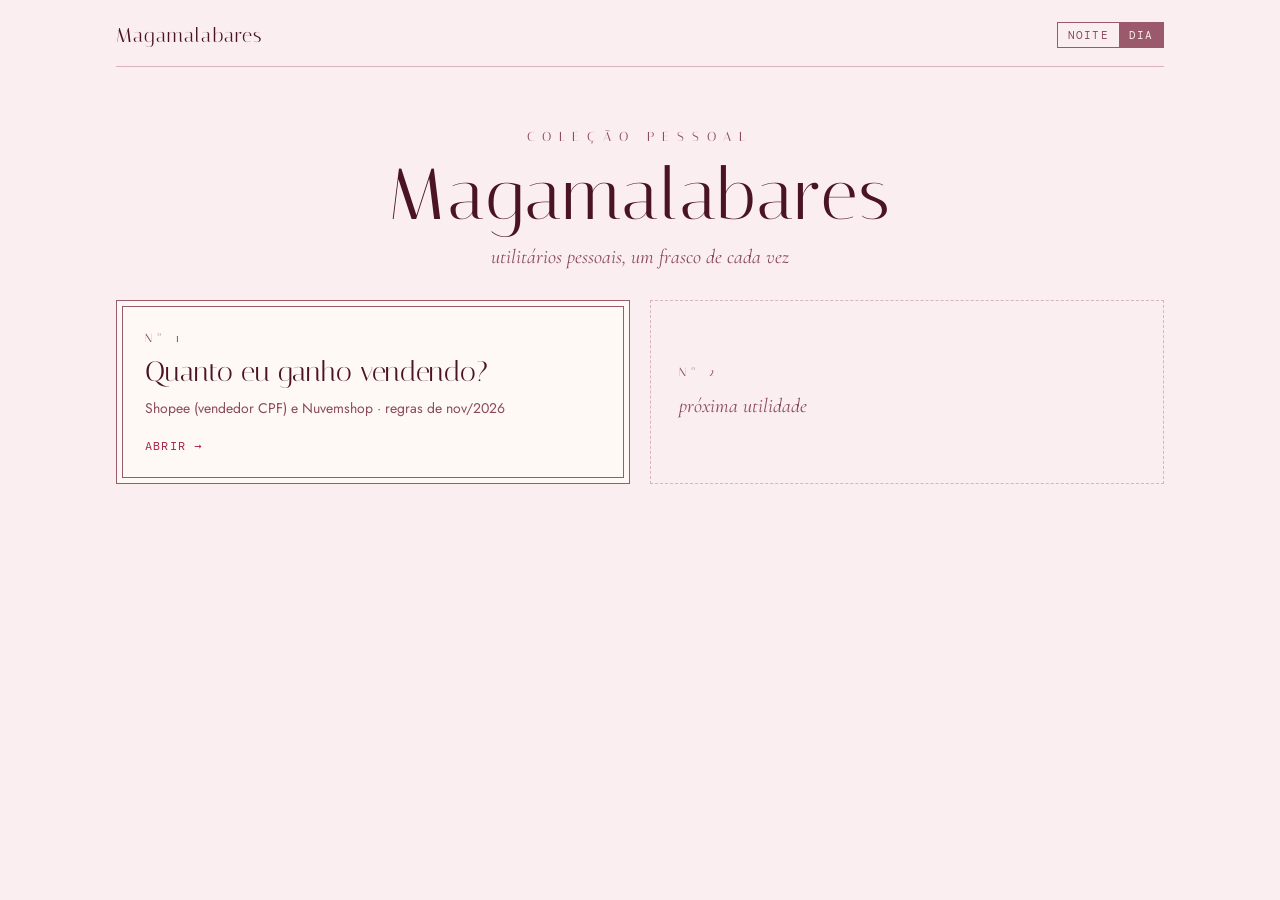
==== index.html @ e17c629d "adicionando utils em magamalabares" ====
<!doctype html>
<html lang="pt-BR">
<head>
<meta charset="utf-8">
<meta name="viewport" content="width=device-width, initial-scale=1">
<title>Magamalabares</title>
<meta name="description" content="Utilitários pessoais, um frasco de cada vez.">
<link rel="icon" href="data:image/svg+xml,%3Csvg xmlns='http://www.w3.org/2000/svg' viewBox='0 0 64 64'%3E%3Crect width='64' height='64' fill='%234a1426'/%3E%3Crect x='3.5' y='3.5' width='57' height='57' fill='none' stroke='%23e6b7a3'/%3E%3Crect x='8.5' y='8.5' width='47' height='47' fill='none' stroke='%23e6b7a3'/%3E%3Ctext x='32' y='45' text-anchor='middle' font-family='Didot,Georgia,serif' font-size='34' fill='%23fbe9e2'%3EM%3C/text%3E%3C/svg%3E">
<script>try { var t = localStorage.getItem("mg-tema"); if (t === "noite" || t === "dia") document.documentElement.setAttribute("data-tema", t); } catch (e) {}</script>
<link rel="stylesheet" href="assets/magamalabares.css">
</head>
<body>
<div class="mg-pagina">
  <header class="mg-topo">
    <a class="mg-marca" href="./">Magamalabares</a>
    <div class="mg-tema" role="group" aria-label="Tema">
      <button type="button" data-tema-opcao="noite" aria-pressed="false">NOITE</button>
      <button type="button" data-tema-opcao="dia" aria-pressed="false">DIA</button>
    </div>
  </header>

  <main>
    <div class="mg-vitrine-cabeca">
      <p class="mg-numero">Coleção pessoal</p>
      <h1 class="mg-titulo">Magamalabares</h1>
      <p class="mg-sub">utilitários pessoais, um frasco de cada vez</p>
    </div>

    <div class="mg-frascos">
      <a class="mg-frasco" href="vendas/">
        <span class="mg-frasco-num">Nº 1</span>
        <span class="mg-frasco-titulo">Quanto eu ganho vendendo?</span>
        <span class="mg-frasco-sub">Shopee (vendedor CPF) e Nuvemshop · regras de nov/2026</span>
        <span class="mg-abrir">ABRIR →</span>
      </a>
      <div class="mg-frasco-vazio">
        <span class="mg-frasco-num">Nº 2</span>
        <span>próxima utilidade</span>
      </div>
    </div>
  </main>
</div>
<script src="assets/magamalabares.js"></script>
</body>
</html>
---- assets/magamalabares.css ----
/* Magamalabares · cores, fontes e componentes
   Manual de marca: noite (bordô) é o padrão; dia (rosinha) segue o sistema
   ou o botão noite/dia (data-tema no <html>). */

/* Fontes: Google Fonts com fallback do sistema (funciona sem internet). */
@import url("https://fonts.googleapis.com/css2?family=Italiana&family=Cormorant+Garamond:ital,wght@0,500;1,500&family=Jost:wght@400;500;600&family=DM+Mono:wght@400;500&display=swap");

:root {
  --mg-fonte-marca: "Italiana", "Didot", "Bodoni 72", "Bodoni MT", Georgia, serif;
  --mg-fonte-serifa: "Cormorant Garamond", "EB Garamond", Garamond, Georgia, serif;
  --mg-fonte-texto: "Jost", "Futura", "Century Gothic", system-ui, -apple-system, "Segoe UI", Roboto, sans-serif;
  --mg-fonte-mono: "DM Mono", ui-monospace, "Cascadia Mono", Consolas, monospace;

  /* noite · bordô */
  --mg-fundo: #2e0c18;
  --mg-superficie: #4a1426;
  --mg-linha: #e6b7a3;
  --mg-texto: #fbe9e2;
  --mg-suave: #e0b3a6;
  --mg-destaque: #f2c4b4;
  --mg-borda: #8a4a52;
  --mg-campo: #2e0c18;
  --mg-nota: #3b1020;
  --mg-botao-texto: #2e0c18;
  --mg-positivo: #a6dcb0;
  --mg-negativo: #ff9e9e;
  color-scheme: dark;
}

@media (prefers-color-scheme: light) {
  :root:not([data-tema="noite"]) {
    --mg-fundo: #fbeef0;
    --mg-superficie: #fff9f6;
    --mg-linha: #9b5a6c;
    --mg-texto: #4a1426;
    --mg-suave: #8a4a5c;
    --mg-destaque: #a8274e;
    --mg-borda: #d9b3bd;
    --mg-campo: #fffdfb;
    --mg-nota: #f6dfe3;
    --mg-botao-texto: #fbeef0;
    --mg-positivo: #2b7448;
    --mg-negativo: #b3261e;
    color-scheme: light;
  }
}

:root[data-tema="dia"] {
  --mg-fundo: #fbeef0;
  --mg-superficie: #fff9f6;
  --mg-linha: #9b5a6c;
  --mg-texto: #4a1426;
  --mg-suave: #8a4a5c;
  --mg-destaque: #a8274e;
  --mg-borda: #d9b3bd;
  --mg-campo: #fffdfb;
  --mg-nota: #f6dfe3;
  --mg-botao-texto: #fbeef0;
  --mg-positivo: #2b7448;
  --mg-negativo: #b3261e;
  color-scheme: light;
}

*, *::before, *::after { box-sizing: border-box; }

body {
  margin: 0;
  background: var(--mg-fundo);
  color: var(--mg-texto);
  font-family: var(--mg-fonte-texto);
  font-size: 16px;
  line-height: 1.5;
  -webkit-text-size-adjust: 100%;
}

a { color: var(--mg-destaque); }
a:hover { color: var(--mg-texto); }

.mg-pagina { max-width: 1080px; margin: 0 auto; padding: 20px 16px 64px; }

/* Topo: logotipo + botão noite/dia */
.mg-topo {
  display: flex; justify-content: space-between; align-items: center; gap: 12px;
  padding-bottom: 16px; margin-bottom: 28px; border-bottom: 1px solid var(--mg-borda);
}
.mg-marca {
  font-family: var(--mg-fonte-marca); font-size: 20px; letter-spacing: .06em;
  color: var(--mg-texto); text-decoration: none;
}
.mg-tema { display: flex; border: 1px solid var(--mg-linha); }
.mg-tema button {
  font-family: var(--mg-fonte-mono); font-size: 11px; letter-spacing: .1em;
  padding: 5px 10px; border: 0; border-radius: 0; background: transparent;
  color: var(--mg-suave); cursor: pointer;
}
.mg-tema button[aria-pressed="true"] { background: var(--mg-linha); color: var(--mg-botao-texto); }

/* Rótulo com moldura dupla */
.mg-rotulo {
  background: var(--mg-superficie);
  border: 1px solid var(--mg-linha);
  outline: 1px solid var(--mg-linha);
  outline-offset: -8px;
  padding: 28px 22px;
  display: flex; flex-direction: column; gap: 22px;
}
@media (min-width: 640px) { .mg-rotulo { padding: 40px; outline-offset: -10px; } }

.mg-numero {
  margin: 0; font-family: var(--mg-fonte-marca); font-size: 12px;
  letter-spacing: .5em; color: var(--mg-suave); text-transform: uppercase;
}
.mg-rotulo h1, .mg-titulo {
  margin: 0; font-family: var(--mg-fonte-marca); font-weight: 400;
  font-size: clamp(30px, 7vw, 44px); line-height: 1.05; color: var(--mg-texto);
}
.mg-sub {
  margin: 0; font-family: var(--mg-fonte-serifa); font-style: italic;
  font-size: 18px; color: var(--mg-suave);
}

/* Campos */
.mg-campo { display: flex; flex-direction: column; gap: 8px; font-size: 15px; font-weight: 500; }
.mg-campo small { font-weight: 400; font-size: 13px; color: var(--mg-suave); }
.mg-campo input, .mg-campo select {
  height: 50px; width: 100%; padding: 0 16px;
  border: 1px solid var(--mg-borda); border-radius: 2px;
  background: var(--mg-campo); color: var(--mg-texto);
  font-family: var(--mg-fonte-texto); font-size: 18px;
}
.mg-campo input::placeholder { color: var(--mg-suave); opacity: .8; }
.mg-campo input:focus, .mg-campo select:focus { outline: 1px solid var(--mg-linha); outline-offset: 1px; }

/* Botões */
.mg-botao {
  background: var(--mg-linha); color: var(--mg-botao-texto); border: 1px solid var(--mg-linha);
  font-family: var(--mg-fonte-texto); font-size: 15px; font-weight: 500;
  padding: 12px 22px; border-radius: 2px; cursor: pointer;
}
.mg-botao-sec {
  background: transparent; color: var(--mg-texto); border: 1px solid var(--mg-linha);
  font-family: var(--mg-fonte-texto); font-size: 15px;
  padding: 12px 22px; border-radius: 2px; cursor: pointer;
}
.mg-abrir {
  font-family: var(--mg-fonte-mono); font-size: 12px; letter-spacing: .1em;
  color: var(--mg-destaque); text-decoration: none;
}

/* Resultado */
.mg-resultado { border-top: 1px solid var(--mg-borda); padding-top: 8px; display: flex; flex-direction: column; }
.mg-linha {
  display: flex; justify-content: space-between; gap: 16px; padding: 8px 0; font-size: 15px;
}
.mg-linha > :last-child { font-variant-numeric: tabular-nums; white-space: nowrap; }
.mg-linha-total { font-weight: 600; border-top: 1px solid var(--mg-borda); }
.mg-valor {
  font-family: var(--mg-fonte-serifa); font-weight: 500; font-size: 46px; line-height: 1;
  color: var(--mg-destaque);
}

/* Nota */
.mg-nota {
  border: 1px solid var(--mg-linha); outline: 1px solid var(--mg-linha); outline-offset: -5px;
  background: var(--mg-nota); padding: 16px 20px; font-size: 14px; line-height: 1.5;
}
.mg-nota::before {
  content: "NOTA"; display: block; margin-bottom: 6px;
  font-family: var(--mg-fonte-marca); font-size: 12px; letter-spacing: .4em; color: var(--mg-suave);
}

.mg-letra-miuda { font-size: 12px; line-height: 1.55; color: var(--mg-suave); }

/* Etiquetas */
.mg-etiquetas { display: flex; gap: 8px; flex-wrap: wrap; }
.mg-etiqueta {
  border: 1px solid var(--mg-borda); color: var(--mg-suave);
  font-family: var(--mg-fonte-mono); font-size: 11px; letter-spacing: .1em; padding: 4px 10px;
}

/* Vitrine */
.mg-vitrine-cabeca { display: flex; flex-direction: column; align-items: center; gap: 10px; padding: 32px 0 28px; text-align: center; }
.mg-vitrine-cabeca .mg-numero { letter-spacing: .6em; font-size: 13px; }
.mg-vitrine-cabeca .mg-titulo { font-size: clamp(44px, 12vw, 72px); letter-spacing: .03em; }
.mg-vitrine-cabeca .mg-sub { font-size: 20px; }
.mg-frascos { display: grid; grid-template-columns: 1fr; gap: 20px; }
@media (min-width: 720px) { .mg-frascos { grid-template-columns: repeat(2, minmax(0, 1fr)); } }
.mg-frasco {
  background: var(--mg-superficie); border: 1px solid var(--mg-linha);
  outline: 1px solid var(--mg-linha); outline-offset: -7px;
  padding: 28px; display: flex; flex-direction: column; gap: 10px;
  color: var(--mg-texto); text-decoration: none;
}
.mg-frasco:hover .mg-abrir { text-decoration: underline; }
.mg-frasco-num { font-family: var(--mg-fonte-marca); font-size: 12px; letter-spacing: .4em; color: var(--mg-suave); }
.mg-frasco-titulo { font-family: var(--mg-fonte-marca); font-size: 28px; line-height: 1.1; }
.mg-frasco-sub { font-size: 14px; color: var(--mg-suave); }
.mg-frasco .mg-abrir { margin-top: 8px; }
.mg-frasco-vazio {
  border: 1px dashed var(--mg-borda); padding: 28px;
  display: flex; flex-direction: column; gap: 10px; justify-content: center;
}
.mg-frasco-vazio span:last-child { font-family: var(--mg-fonte-serifa); font-style: italic; font-size: 20px; color: var(--mg-suave); }
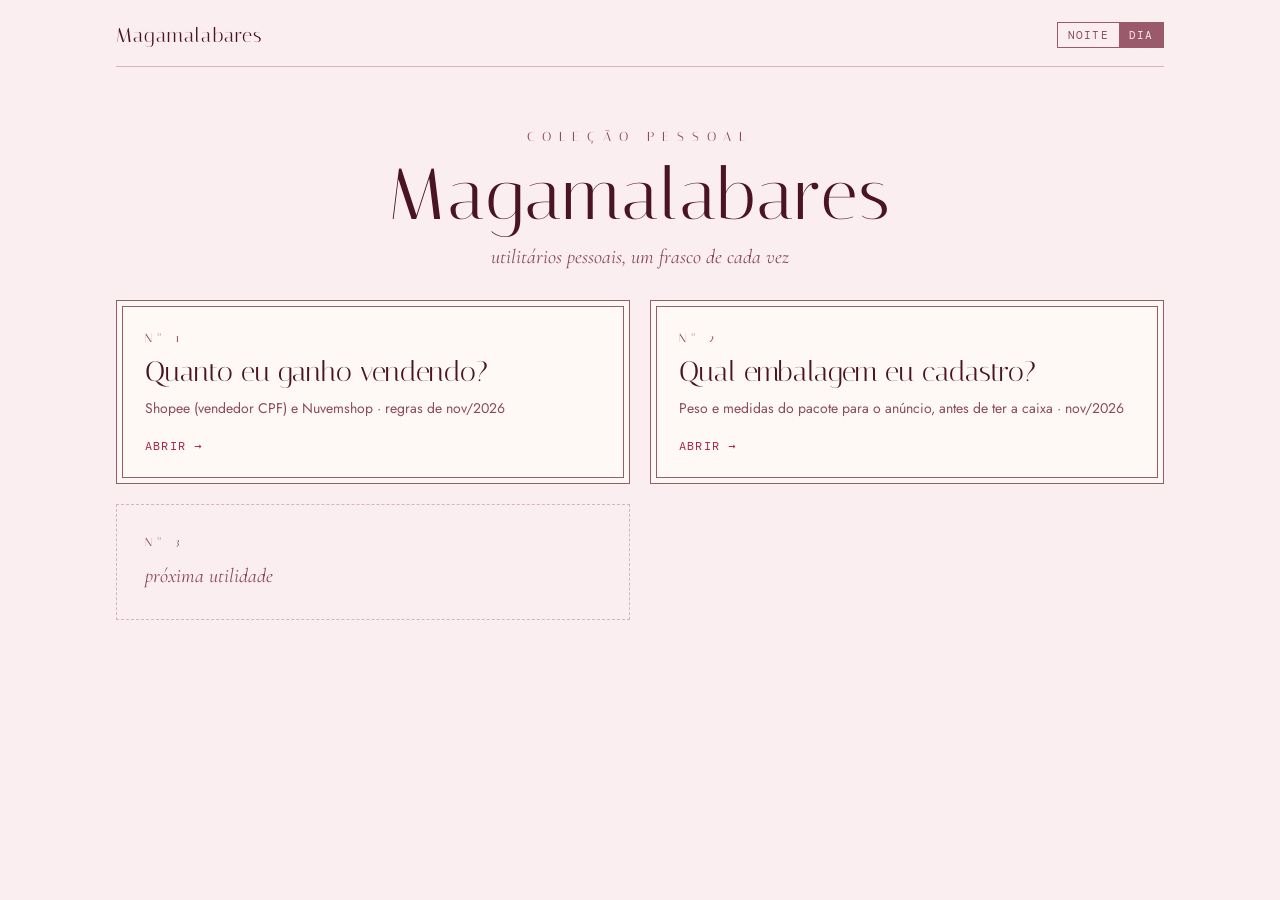
==== commit 34cf4b3f: "adiciona estimativa de embalagens" ====
--- a/index.html
+++ b/index.html
@@ -33,8 +33,14 @@
         <span class="mg-frasco-sub">Shopee (vendedor CPF) e Nuvemshop · regras de nov/2026</span>
         <span class="mg-abrir">ABRIR →</span>
       </a>
+      <a class="mg-frasco" href="vendas/embalagem.html">
+        <span class="mg-frasco-num">Nº 2</span>
+        <span class="mg-frasco-titulo">Qual embalagem eu cadastro?</span>
+        <span class="mg-frasco-sub">Peso e medidas do pacote para o anúncio, antes de ter a caixa · nov/2026</span>
+        <span class="mg-abrir">ABRIR →</span>
+      </a>
       <div class="mg-frasco-vazio">
-        <span class="mg-frasco-num">Nº 2</span>
+        <span class="mg-frasco-num">Nº 3</span>
         <span>próxima utilidade</span>
       </div>
     </div>
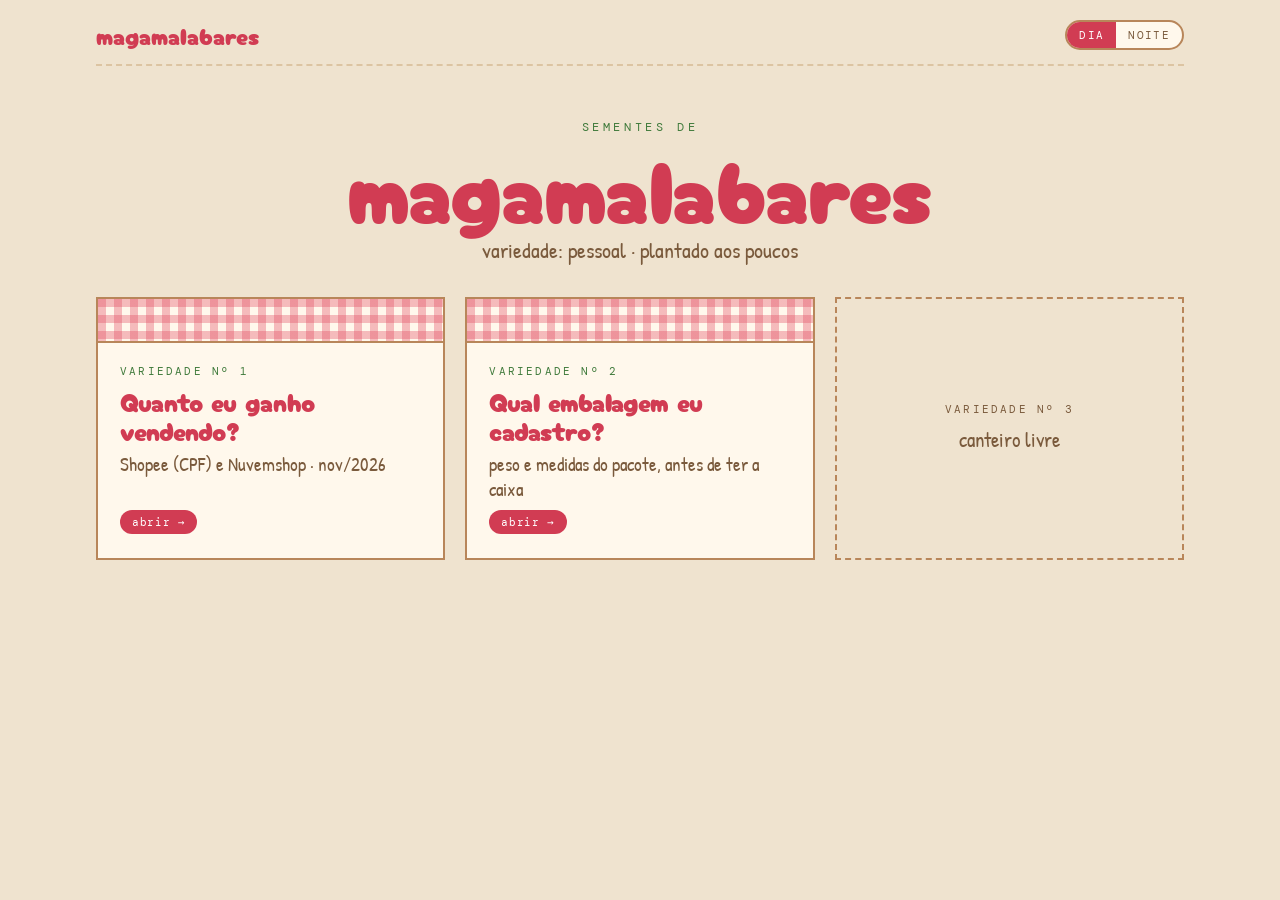
==== commit cd830268: "muda a id visual" ====
--- a/index.html
+++ b/index.html
@@ -3,45 +3,53 @@
 <head>
 <meta charset="utf-8">
 <meta name="viewport" content="width=device-width, initial-scale=1">
-<title>Magamalabares</title>
-<meta name="description" content="Utilitários pessoais, um frasco de cada vez.">
-<link rel="icon" href="data:image/svg+xml,%3Csvg xmlns='http://www.w3.org/2000/svg' viewBox='0 0 64 64'%3E%3Crect width='64' height='64' fill='%234a1426'/%3E%3Crect x='3.5' y='3.5' width='57' height='57' fill='none' stroke='%23e6b7a3'/%3E%3Crect x='8.5' y='8.5' width='47' height='47' fill='none' stroke='%23e6b7a3'/%3E%3Ctext x='32' y='45' text-anchor='middle' font-family='Didot,Georgia,serif' font-size='34' fill='%23fbe9e2'%3EM%3C/text%3E%3C/svg%3E">
+<title>magamalabares</title>
+<meta name="description" content="Sementes de magamalabares: utilitários pessoais, calculadoras e pequenas ferramentas do dia a dia.">
+<link rel="icon" href="data:image/svg+xml,%3Csvg xmlns='http://www.w3.org/2000/svg' viewBox='0 0 64 64'%3E%3Cdefs%3E%3Cpattern id='x' width='10' height='10' patternUnits='userSpaceOnUse'%3E%3Crect width='10' height='10' fill='%2333251a'/%3E%3Crect width='5' height='10' fill='%23ff7a8a' fill-opacity='.28'/%3E%3Crect width='10' height='5' fill='%23ff7a8a' fill-opacity='.28'/%3E%3C/pattern%3E%3C/defs%3E%3Crect width='64' height='64' rx='14' fill='url(%23x)'/%3E%3Ccircle cx='32' cy='32' r='20' fill='%2333251a'/%3E%3Ctext x='32' y='42' text-anchor='middle' font-family='Arial Rounded MT Bold,Arial Black,sans-serif' font-size='28' fill='%23ff7a8a'%3Em%3C/text%3E%3C/svg%3E">
 <script>try { var t = localStorage.getItem("mg-tema"); if (t === "noite" || t === "dia") document.documentElement.setAttribute("data-tema", t); } catch (e) {}</script>
+<link rel="preconnect" href="https://fonts.googleapis.com">
+<link href="https://fonts.googleapis.com/css2?family=Cherry+Bomb+One&family=Patrick+Hand&family=Nunito:wght@400;600;700;800&family=DM+Mono:wght@400;500&display=swap" rel="stylesheet">
 <link rel="stylesheet" href="assets/magamalabares.css">
 </head>
 <body>
 <div class="mg-pagina">
   <header class="mg-topo">
-    <a class="mg-marca" href="./">Magamalabares</a>
+    <a class="mg-marca" href="./">magamalabares</a>
     <div class="mg-tema" role="group" aria-label="Tema">
+      <button type="button" data-tema-opcao="dia" aria-pressed="false">DIA</button>
       <button type="button" data-tema-opcao="noite" aria-pressed="false">NOITE</button>
-      <button type="button" data-tema-opcao="dia" aria-pressed="false">DIA</button>
     </div>
   </header>
 
   <main>
     <div class="mg-vitrine-cabeca">
-      <p class="mg-numero">Coleção pessoal</p>
-      <h1 class="mg-titulo">Magamalabares</h1>
-      <p class="mg-sub">utilitários pessoais, um frasco de cada vez</p>
+      <p class="mg-numero">Sementes de</p>
+      <h1 class="mg-titulo">magamalabares</h1>
+      <p class="mg-sub">variedade: pessoal · plantado aos poucos</p>
     </div>
 
-    <div class="mg-frascos">
-      <a class="mg-frasco" href="vendas/">
-        <span class="mg-frasco-num">Nº 1</span>
-        <span class="mg-frasco-titulo">Quanto eu ganho vendendo?</span>
-        <span class="mg-frasco-sub">Shopee (vendedor CPF) e Nuvemshop · regras de nov/2026</span>
-        <span class="mg-abrir">ABRIR →</span>
+    <div class="mg-sementes">
+      <a class="mg-semente" href="vendas/">
+        <span class="mg-semente-topo mg-xadrez" aria-hidden="true"></span>
+        <span class="mg-semente-corpo">
+          <span class="mg-numero">Variedade Nº 1</span>
+          <span class="mg-semente-titulo">Quanto eu ganho vendendo?</span>
+          <span class="mg-semente-sub">Shopee (CPF) e Nuvemshop · nov/2026</span>
+          <span class="mg-pilula">abrir →</span>
+        </span>
       </a>
-      <a class="mg-frasco" href="vendas/embalagem.html">
-        <span class="mg-frasco-num">Nº 2</span>
-        <span class="mg-frasco-titulo">Qual embalagem eu cadastro?</span>
-        <span class="mg-frasco-sub">Peso e medidas do pacote para o anúncio, antes de ter a caixa · nov/2026</span>
-        <span class="mg-abrir">ABRIR →</span>
+      <a class="mg-semente" href="vendas/embalagem.html">
+        <span class="mg-semente-topo mg-xadrez" aria-hidden="true"></span>
+        <span class="mg-semente-corpo">
+          <span class="mg-numero">Variedade Nº 2</span>
+          <span class="mg-semente-titulo">Qual embalagem eu cadastro?</span>
+          <span class="mg-semente-sub">peso e medidas do pacote, antes de ter a caixa</span>
+          <span class="mg-pilula">abrir →</span>
+        </span>
       </a>
-      <div class="mg-frasco-vazio">
-        <span class="mg-frasco-num">Nº 3</span>
-        <span>próxima utilidade</span>
+      <div class="mg-semente-vazia">
+        <span class="mg-numero">Variedade Nº 3</span>
+        <span>canteiro livre</span>
       </div>
     </div>
   </main>
--- a/assets/magamalabares.css
+++ b/assets/magamalabares.css
@@ -1,203 +1,350 @@
-/* Magamalabares · cores, fontes e componentes
-   Manual de marca: noite (bordô) é o padrão; dia (rosinha) segue o sistema
-   ou o botão noite/dia (data-tema no <html>). */
-
-/* Fontes: Google Fonts com fallback do sistema (funciona sem internet). */
-@import url("https://fonts.googleapis.com/css2?family=Italiana&family=Cormorant+Garamond:ital,wght@0,500;1,500&family=Jost:wght@400;500;600&family=DM+Mono:wght@400;500&display=swap");
+/* Sementes de magamalabares · cores, fontes e componentes
+   Visual de pacote de sementes: papel kraft, topo xadrez, tracejado e letra à mão.
+   Dia (kraft) é o padrão; noite (terra) segue o sistema ou o botão dia/noite (data-tema no <html>).
+   As páginas em vendas/ têm uma cópia deste arquivo embutida (funcionam sozinhas). */
 
 :root {
-  --mg-fonte-marca: "Italiana", "Didot", "Bodoni 72", "Bodoni MT", Georgia, serif;
-  --mg-fonte-serifa: "Cormorant Garamond", "EB Garamond", Garamond, Georgia, serif;
-  --mg-fonte-texto: "Jost", "Futura", "Century Gothic", system-ui, -apple-system, "Segoe UI", Roboto, sans-serif;
+  --mg-fonte-marca: "Cherry Bomb One", "Arial Rounded MT Bold", "Trebuchet MS", system-ui, sans-serif;
+  --mg-fonte-mao: "Patrick Hand", "Segoe Print", "Comic Sans MS", cursive;
+  --mg-fonte-texto: "Nunito", system-ui, -apple-system, "Segoe UI", Roboto, sans-serif;
   --mg-fonte-mono: "DM Mono", ui-monospace, "Cascadia Mono", Consolas, monospace;
 
-  /* noite · bordô */
-  --mg-fundo: #2e0c18;
-  --mg-superficie: #4a1426;
-  --mg-linha: #e6b7a3;
-  --mg-texto: #fbe9e2;
-  --mg-suave: #e0b3a6;
-  --mg-destaque: #f2c4b4;
-  --mg-borda: #8a4a52;
-  --mg-campo: #2e0c18;
-  --mg-nota: #3b1020;
-  --mg-botao-texto: #2e0c18;
-  --mg-positivo: #a6dcb0;
-  --mg-negativo: #ff9e9e;
+  /* dia · kraft */
+  --mg-fundo: #efe3cf;
+  --mg-superficie: #fff8ec;
+  --mg-nota: #f6ead6;          /* superfície 2 */
+  --mg-linha: #b8865a;
+  --mg-borda: #dcc4a2;         /* linha suave */
+  --mg-texto: #4a3220;
+  --mg-suave: #7a5a3c;
+  --mg-destaque: #d13c53;      /* morango */
+  --mg-logo: #e24a60;
+  --mg-verde: #3f7a3b;         /* folha */
+  --mg-campo: #fffdf7;
+  --mg-botao-texto: #ffffff;
+  --mg-positivo: #3f7a3b;
+  --mg-negativo: #a8261b;
+  --mg-atencao: #8a5a00;
+  --mg-xadrez: rgba(226, 74, 96, .35);
+  color-scheme: light;
+}
+
+@media (prefers-color-scheme: dark) {
+  :root:not([data-tema="dia"]) {
+    --mg-fundo: #241912; --mg-superficie: #33251a; --mg-nota: #2b1f16;
+    --mg-linha: #c9976a; --mg-borda: #5c4430; --mg-texto: #fbefdc; --mg-suave: #d6b892;
+    --mg-destaque: #ff7a8a; --mg-logo: #ff7a8a; --mg-verde: #9ccf7a; --mg-campo: #241912;
+    --mg-botao-texto: #241912; --mg-positivo: #9ccf7a; --mg-negativo: #ff8f80; --mg-atencao: #f3d38b;
+    --mg-xadrez: rgba(255, 122, 138, .28);
+    color-scheme: dark;
+  }
+}
+:root[data-tema="noite"] {
+  --mg-fundo: #241912; --mg-superficie: #33251a; --mg-nota: #2b1f16;
+  --mg-linha: #c9976a; --mg-borda: #5c4430; --mg-texto: #fbefdc; --mg-suave: #d6b892;
+  --mg-destaque: #ff7a8a; --mg-logo: #ff7a8a; --mg-verde: #9ccf7a; --mg-campo: #241912;
+  --mg-botao-texto: #241912; --mg-positivo: #9ccf7a; --mg-negativo: #ff8f80; --mg-atencao: #f3d38b;
+  --mg-xadrez: rgba(255, 122, 138, .28);
   color-scheme: dark;
 }
 
-@media (prefers-color-scheme: light) {
-  :root:not([data-tema="noite"]) {
-    --mg-fundo: #fbeef0;
-    --mg-superficie: #fff9f6;
-    --mg-linha: #9b5a6c;
-    --mg-texto: #4a1426;
-    --mg-suave: #8a4a5c;
-    --mg-destaque: #a8274e;
-    --mg-borda: #d9b3bd;
-    --mg-campo: #fffdfb;
-    --mg-nota: #f6dfe3;
-    --mg-botao-texto: #fbeef0;
-    --mg-positivo: #2b7448;
-    --mg-negativo: #b3261e;
-    color-scheme: light;
-  }
-}
-
-:root[data-tema="dia"] {
-  --mg-fundo: #fbeef0;
-  --mg-superficie: #fff9f6;
-  --mg-linha: #9b5a6c;
-  --mg-texto: #4a1426;
-  --mg-suave: #8a4a5c;
-  --mg-destaque: #a8274e;
-  --mg-borda: #d9b3bd;
-  --mg-campo: #fffdfb;
-  --mg-nota: #f6dfe3;
-  --mg-botao-texto: #fbeef0;
-  --mg-positivo: #2b7448;
-  --mg-negativo: #b3261e;
-  color-scheme: light;
-}
-
 *, *::before, *::after { box-sizing: border-box; }
-
+html { -webkit-text-size-adjust: 100%; }
 body {
-  margin: 0;
-  background: var(--mg-fundo);
-  color: var(--mg-texto);
-  font-family: var(--mg-fonte-texto);
-  font-size: 16px;
-  line-height: 1.5;
-  -webkit-text-size-adjust: 100%;
-}
-
+  margin: 0; background: var(--mg-fundo); color: var(--mg-texto);
+  font-family: var(--mg-fonte-texto); font-size: 16px; line-height: 1.5; overflow-x: hidden;
+}
 a { color: var(--mg-destaque); }
-a:hover { color: var(--mg-texto); }
-
-.mg-pagina { max-width: 1080px; margin: 0 auto; padding: 20px 16px 64px; }
-
-/* Topo: logotipo + botão noite/dia */
+a:hover { color: var(--mg-verde); }
+[hidden] { display: none !important; }
+code { font-family: var(--mg-fonte-mono); font-size: .92em; }
+
+.mg-pagina { max-width: 1120px; margin: 0 auto; padding: 20px 16px 64px; }
+.mg-estreita { max-width: 720px; }
+
+/* ---------- Topo: logotipo + dia/noite ---------- */
 .mg-topo {
   display: flex; justify-content: space-between; align-items: center; gap: 12px;
-  padding-bottom: 16px; margin-bottom: 28px; border-bottom: 1px solid var(--mg-borda);
-}
-.mg-marca {
-  font-family: var(--mg-fonte-marca); font-size: 20px; letter-spacing: .06em;
-  color: var(--mg-texto); text-decoration: none;
-}
-.mg-tema { display: flex; border: 1px solid var(--mg-linha); }
+  padding-bottom: 14px; margin-bottom: 24px; border-bottom: 2px dashed var(--mg-borda);
+}
+.mg-marca { font-family: var(--mg-fonte-marca); font-size: 24px; line-height: 1; color: var(--mg-destaque); text-decoration: none; }
+.mg-marca:hover { color: var(--mg-destaque); }
+.mg-tema { display: flex; border: 2px solid var(--mg-linha); border-radius: 99px; background: var(--mg-superficie); overflow: hidden; }
 .mg-tema button {
-  font-family: var(--mg-fonte-mono); font-size: 11px; letter-spacing: .1em;
-  padding: 5px 10px; border: 0; border-radius: 0; background: transparent;
+  font-family: var(--mg-fonte-mono); font-size: 11px; letter-spacing: .12em;
+  padding: 6px 12px; border: 0; background: transparent; color: var(--mg-suave); cursor: pointer;
+}
+.mg-tema button[aria-pressed="true"] { background: var(--mg-destaque); color: var(--mg-botao-texto); }
+.mg-tema button:focus-visible { outline: 2px solid var(--mg-destaque); outline-offset: -4px; }
+
+/* ---------- Pacote (página de uma utilidade) ---------- */
+.mg-xadrez {
+  background-color: var(--mg-superficie);
+  background-image: linear-gradient(90deg, var(--mg-xadrez) 50%, transparent 50%), linear-gradient(var(--mg-xadrez) 50%, transparent 50%);
+  background-size: 20px 20px;
+}
+.mg-rotulo {
+  position: relative; background: var(--mg-superficie); border: 2px solid var(--mg-linha);
+  padding: 64px 20px 28px; display: flex; flex-direction: column; gap: 24px; min-width: 0;
+}
+.mg-rotulo::before {
+  content: ""; position: absolute; top: 0; left: 0; right: 0; height: 40px;
+  border-bottom: 2px solid var(--mg-linha);
+  background-color: var(--mg-superficie);
+  background-image: linear-gradient(90deg, var(--mg-xadrez) 50%, transparent 50%), linear-gradient(var(--mg-xadrez) 50%, transparent 50%);
+  background-size: 20px 20px;
+}
+@media (min-width: 640px) { .mg-rotulo { padding: 86px 36px 34px; } .mg-rotulo::before { height: 56px; } }
+
+.mg-cabeca { display: flex; flex-direction: column; gap: 6px; }
+.mg-numero { margin: 0; font-family: var(--mg-fonte-mono); font-size: 11px; letter-spacing: .2em; color: var(--mg-verde); text-transform: uppercase; }
+h1, .mg-titulo { margin: 0; font-family: var(--mg-fonte-marca); font-weight: 400; font-size: clamp(30px, 7.5vw, 40px); line-height: 1.05; color: var(--mg-destaque); }
+.mg-sub { margin: 0; font-family: var(--mg-fonte-mao); font-size: 20px; line-height: 1.3; color: var(--mg-suave); }
+h2 { margin: 0; font-family: var(--mg-fonte-marca); font-weight: 400; font-size: 26px; line-height: 1.1; color: var(--mg-texto); }
+
+.mg-outras { display: flex; flex-wrap: wrap; gap: 6px 10px; align-items: baseline; font-family: var(--mg-fonte-mono); font-size: 12px; letter-spacing: .04em; color: var(--mg-suave); margin-top: 6px; }
+.mg-outras a { text-decoration: none; }
+.mg-outras a:hover { text-decoration: underline; }
+
+/* ---------- Abas ---------- */
+.mg-abas { display: flex; border-bottom: 2px dashed var(--mg-borda); gap: 4px; }
+.mg-abas button {
+  flex: 1 1 0; min-width: 0; background: none; border: 0; border-bottom: 3px solid transparent; margin-bottom: -2px;
+  padding: 12px 4px; font-family: var(--mg-fonte-mono); font-size: 12px; letter-spacing: .14em; text-transform: uppercase;
   color: var(--mg-suave); cursor: pointer;
 }
-.mg-tema button[aria-pressed="true"] { background: var(--mg-linha); color: var(--mg-botao-texto); }
-
-/* Rótulo com moldura dupla */
-.mg-rotulo {
-  background: var(--mg-superficie);
-  border: 1px solid var(--mg-linha);
-  outline: 1px solid var(--mg-linha);
-  outline-offset: -8px;
-  padding: 28px 22px;
-  display: flex; flex-direction: column; gap: 22px;
-}
-@media (min-width: 640px) { .mg-rotulo { padding: 40px; outline-offset: -10px; } }
-
-.mg-numero {
-  margin: 0; font-family: var(--mg-fonte-marca); font-size: 12px;
-  letter-spacing: .5em; color: var(--mg-suave); text-transform: uppercase;
-}
-.mg-rotulo h1, .mg-titulo {
-  margin: 0; font-family: var(--mg-fonte-marca); font-weight: 400;
-  font-size: clamp(30px, 7vw, 44px); line-height: 1.05; color: var(--mg-texto);
-}
-.mg-sub {
-  margin: 0; font-family: var(--mg-fonte-serifa); font-style: italic;
-  font-size: 18px; color: var(--mg-suave);
-}
-
-/* Campos */
-.mg-campo { display: flex; flex-direction: column; gap: 8px; font-size: 15px; font-weight: 500; }
+.mg-abas button[aria-selected="true"] { color: var(--mg-destaque); border-bottom-color: var(--mg-destaque); }
+.mg-abas button:focus-visible { outline: 2px solid var(--mg-destaque); outline-offset: -3px; }
+
+/* ---------- Layout ---------- */
+.mg-painel { display: flex; flex-direction: column; gap: 24px; min-width: 0; }
+.mg-duas { display: grid; grid-template-columns: minmax(0, 1fr); gap: 28px; }
+@media (min-width: 880px) {
+  .mg-duas { grid-template-columns: minmax(0, 1fr) minmax(0, 1fr); gap: 40px; align-items: start; }
+  .mg-duas > .mg-coluna-resultado.mg-fixa { position: sticky; top: 16px; }
+}
+.mg-campos { display: flex; flex-direction: column; gap: 20px; min-width: 0; }
+.mg-grade-campos { display: grid; grid-template-columns: minmax(0, 1fr); gap: 20px; }
+@media (min-width: 640px) { .mg-grade-campos { grid-template-columns: repeat(2, minmax(0, 1fr)); } }
+.mg-par { display: grid; grid-template-columns: repeat(2, minmax(0, 1fr)); gap: 12px; align-items: end; }
+.mg-grade-3 { display: grid; grid-template-columns: repeat(3, minmax(0, 1fr)); gap: 10px; }
+.mg-grade-3 .mg-campo input { padding: 0 10px; }
+.mg-coluna-resultado { display: flex; flex-direction: column; gap: 20px; min-width: 0; }
+
+/* ---------- Campos ---------- */
+.mg-campo { display: flex; flex-direction: column; gap: 8px; font-size: 15px; font-weight: 800; min-width: 0; }
 .mg-campo small { font-weight: 400; font-size: 13px; color: var(--mg-suave); }
 .mg-campo input, .mg-campo select {
-  height: 50px; width: 100%; padding: 0 16px;
-  border: 1px solid var(--mg-borda); border-radius: 2px;
-  background: var(--mg-campo); color: var(--mg-texto);
+  height: 50px; width: 100%; min-width: 0; padding: 0 16px;
+  border: 2px solid var(--mg-borda); border-radius: 6px; background: var(--mg-campo); color: var(--mg-texto);
   font-family: var(--mg-fonte-texto); font-size: 18px;
 }
-.mg-campo input::placeholder { color: var(--mg-suave); opacity: .8; }
-.mg-campo input:focus, .mg-campo select:focus { outline: 1px solid var(--mg-linha); outline-offset: 1px; }
-
-/* Botões */
+.mg-campo input::placeholder { color: var(--mg-suave); opacity: .75; }
+.mg-campo input:focus, .mg-campo select:focus, .mg-cat input:focus { outline: none; border-color: var(--mg-destaque); }
+.mg-check input:focus-visible, .mg-segmento input:focus-visible + span { outline: 2px solid var(--mg-destaque); outline-offset: 2px; }
+.mg-campo input[aria-invalid="true"], .mg-cat input[aria-invalid="true"] { border-color: var(--mg-negativo); }
+.mg-dica { font-weight: 400; font-size: 13px; line-height: 1.5; color: var(--mg-suave); margin: 0; }
+.mg-dica strong { color: var(--mg-texto); font-weight: 800; }
+
+.mg-check { display: flex; gap: 12px; align-items: flex-start; font-size: 15px; line-height: 1.45; cursor: pointer; }
+.mg-check input {
+  appearance: none; -webkit-appearance: none; flex: 0 0 20px; width: 20px; height: 20px; margin: 1px 0 0;
+  border: 2px solid var(--mg-linha); border-radius: 4px; background: var(--mg-campo); cursor: pointer;
+}
+.mg-check input:checked { background: var(--mg-verde); border-color: var(--mg-verde); box-shadow: inset 0 0 0 3px var(--mg-campo); }
+
+/* Segmentado */
+fieldset { border: 0; margin: 0; padding: 0; min-width: 0; display: flex; flex-direction: column; gap: 8px; }
+legend { padding: 0; margin-bottom: 8px; font-size: 15px; font-weight: 800; }
+.mg-segmento { display: flex; border: 2px solid var(--mg-borda); border-radius: 99px; overflow: hidden; background: var(--mg-campo); }
+.mg-segmento label { flex: 1 1 0; min-width: 0; position: relative; cursor: pointer; }
+.mg-segmento label + label { border-left: 2px solid var(--mg-borda); }
+.mg-segmento input { position: absolute; opacity: 0; inset: 0; margin: 0; cursor: pointer; }
+.mg-segmento span { display: block; text-align: center; padding: 12px 2px; font-size: 14px; font-weight: 600; color: var(--mg-suave); overflow: hidden; text-overflow: ellipsis; white-space: nowrap; }
+.mg-segmento input:checked + span { background: var(--mg-destaque); color: var(--mg-botao-texto); font-weight: 800; }
+
+/* ---------- Botões ---------- */
 .mg-botao {
-  background: var(--mg-linha); color: var(--mg-botao-texto); border: 1px solid var(--mg-linha);
-  font-family: var(--mg-fonte-texto); font-size: 15px; font-weight: 500;
-  padding: 12px 22px; border-radius: 2px; cursor: pointer;
+  background: var(--mg-destaque); color: var(--mg-botao-texto); border: 2px solid var(--mg-destaque);
+  font-family: var(--mg-fonte-texto); font-size: 15px; font-weight: 800; padding: 10px 22px; border-radius: 99px; cursor: pointer;
 }
 .mg-botao-sec {
-  background: transparent; color: var(--mg-texto); border: 1px solid var(--mg-linha);
-  font-family: var(--mg-fonte-texto); font-size: 15px;
-  padding: 12px 22px; border-radius: 2px; cursor: pointer;
-}
-.mg-abrir {
-  font-family: var(--mg-fonte-mono); font-size: 12px; letter-spacing: .1em;
-  color: var(--mg-destaque); text-decoration: none;
-}
-
-/* Resultado */
-.mg-resultado { border-top: 1px solid var(--mg-borda); padding-top: 8px; display: flex; flex-direction: column; }
-.mg-linha {
-  display: flex; justify-content: space-between; gap: 16px; padding: 8px 0; font-size: 15px;
-}
-.mg-linha > :last-child { font-variant-numeric: tabular-nums; white-space: nowrap; }
-.mg-linha-total { font-weight: 600; border-top: 1px solid var(--mg-borda); }
-.mg-valor {
-  font-family: var(--mg-fonte-serifa); font-weight: 500; font-size: 46px; line-height: 1;
-  color: var(--mg-destaque);
-}
-
-/* Nota */
-.mg-nota {
-  border: 1px solid var(--mg-linha); outline: 1px solid var(--mg-linha); outline-offset: -5px;
-  background: var(--mg-nota); padding: 16px 20px; font-size: 14px; line-height: 1.5;
-}
-.mg-nota::before {
-  content: "NOTA"; display: block; margin-bottom: 6px;
-  font-family: var(--mg-fonte-marca); font-size: 12px; letter-spacing: .4em; color: var(--mg-suave);
-}
-
-.mg-letra-miuda { font-size: 12px; line-height: 1.55; color: var(--mg-suave); }
-
-/* Etiquetas */
-.mg-etiquetas { display: flex; gap: 8px; flex-wrap: wrap; }
-.mg-etiqueta {
-  border: 1px solid var(--mg-borda); color: var(--mg-suave);
-  font-family: var(--mg-fonte-mono); font-size: 11px; letter-spacing: .1em; padding: 4px 10px;
-}
-
-/* Vitrine */
-.mg-vitrine-cabeca { display: flex; flex-direction: column; align-items: center; gap: 10px; padding: 32px 0 28px; text-align: center; }
-.mg-vitrine-cabeca .mg-numero { letter-spacing: .6em; font-size: 13px; }
-.mg-vitrine-cabeca .mg-titulo { font-size: clamp(44px, 12vw, 72px); letter-spacing: .03em; }
-.mg-vitrine-cabeca .mg-sub { font-size: 20px; }
-.mg-frascos { display: grid; grid-template-columns: 1fr; gap: 20px; }
-@media (min-width: 720px) { .mg-frascos { grid-template-columns: repeat(2, minmax(0, 1fr)); } }
-.mg-frasco {
-  background: var(--mg-superficie); border: 1px solid var(--mg-linha);
-  outline: 1px solid var(--mg-linha); outline-offset: -7px;
-  padding: 28px; display: flex; flex-direction: column; gap: 10px;
-  color: var(--mg-texto); text-decoration: none;
-}
-.mg-frasco:hover .mg-abrir { text-decoration: underline; }
-.mg-frasco-num { font-family: var(--mg-fonte-marca); font-size: 12px; letter-spacing: .4em; color: var(--mg-suave); }
-.mg-frasco-titulo { font-family: var(--mg-fonte-marca); font-size: 28px; line-height: 1.1; }
-.mg-frasco-sub { font-size: 14px; color: var(--mg-suave); }
-.mg-frasco .mg-abrir { margin-top: 8px; }
-.mg-frasco-vazio {
-  border: 1px dashed var(--mg-borda); padding: 28px;
-  display: flex; flex-direction: column; gap: 10px; justify-content: center;
-}
-.mg-frasco-vazio span:last-child { font-family: var(--mg-fonte-serifa); font-style: italic; font-size: 20px; color: var(--mg-suave); }
+  background: transparent; color: var(--mg-texto); border: 2px solid var(--mg-linha);
+  font-family: var(--mg-fonte-texto); font-size: 15px; font-weight: 800; padding: 10px 20px; border-radius: 99px; cursor: pointer;
+}
+.mg-mini-botao { padding: 6px 14px; font-size: 14px; }
+.mg-botao:focus-visible, .mg-botao-sec:focus-visible, .mg-x:focus-visible { outline: 2px solid var(--mg-texto); outline-offset: 2px; }
+.mg-pilula {
+  display: inline-block; background: var(--mg-destaque); color: var(--mg-botao-texto);
+  font-family: var(--mg-fonte-mono); font-size: 11px; letter-spacing: .06em; padding: 4px 12px; border-radius: 99px; text-decoration: none;
+}
+
+/* ---------- Resultado ---------- */
+.mg-resultado { display: flex; flex-direction: column; border-top: 2px dashed var(--mg-borda); padding-top: 6px; }
+.mg-linha { display: flex; justify-content: space-between; align-items: baseline; gap: 12px; padding: 7px 0; font-size: 15px; }
+.mg-linha > :first-child { min-width: 0; }
+.mg-linha > :last-child { font-variant-numeric: tabular-nums; white-space: nowrap; text-align: right; }
+.mg-linha small { display: block; font-size: 12px; color: var(--mg-suave); }
+.mg-linha-total { font-weight: 800; border-top: 2px dashed var(--mg-borda); margin-top: 4px; padding-top: 10px; }
+.mg-recebe { display: flex; justify-content: space-between; align-items: baseline; gap: 12px; padding: 12px 0 4px; flex-wrap: wrap; }
+.mg-recebe > span:first-child { font-weight: 800; font-size: 15px; }
+.mg-valor { font-family: var(--mg-fonte-marca); font-weight: 400; font-size: clamp(36px, 10vw, 48px); line-height: 1; font-variant-numeric: tabular-nums; color: var(--mg-destaque); }
+.mg-pos { color: var(--mg-positivo); }
+.mg-neg { color: var(--mg-negativo); }
+.mg-por-item { text-align: right; font-size: 13px; color: var(--mg-suave); }
+.mg-vazio { font-family: var(--mg-fonte-mao); font-size: 21px; line-height: 1.3; color: var(--mg-suave); padding: 12px 0; }
+
+.mg-rotulo-resultado { border: 2px solid var(--mg-linha); border-radius: 6px; background: var(--mg-campo); padding: 20px 18px; display: flex; flex-direction: column; gap: 4px; }
+.mg-rotulo-resultado.mg-fora { border-color: var(--mg-negativo); }
+.mg-mini-titulo { font-family: var(--mg-fonte-mono); font-size: 11px; letter-spacing: .2em; color: var(--mg-verde); text-transform: uppercase; }
+.mg-sub-titulo { margin: 14px 0 2px; font-family: var(--mg-fonte-mono); font-weight: 400; font-size: 11px; letter-spacing: .16em; text-transform: uppercase; color: var(--mg-suave); }
+
+/* ---------- Bom saber, avisos e alertas ---------- */
+.mg-nota, .mg-aviso, .mg-alerta, .mg-boa {
+  padding: 14px 18px; font-size: 14px; line-height: 1.5; display: flex; flex-direction: column; gap: 4px;
+  border-radius: 6px; background: var(--mg-nota);
+}
+.mg-nota { border: 2px dashed var(--mg-linha); }
+.mg-aviso { border: 2px dashed var(--mg-atencao); }
+.mg-alerta { border: 2px solid var(--mg-negativo); }
+.mg-boa { border: 2px dashed var(--mg-positivo); }
+.mg-nota > b, .mg-aviso > b, .mg-alerta > b, .mg-boa > b { font-family: var(--mg-fonte-mono); font-weight: 400; font-size: 11px; letter-spacing: .2em; color: var(--mg-verde); }
+.mg-aviso > b { color: var(--mg-atencao); }
+.mg-alerta > b { color: var(--mg-negativo); }
+.mg-boa > b { color: var(--mg-positivo); }
+.mg-avisos { display: flex; flex-direction: column; gap: 12px; }
+.mg-avisos:empty { display: none; }
+.mg-nota ul { margin: 0; padding-left: 18px; }
+.mg-nota li + li { margin-top: 6px; }
+
+.mg-letra-miuda { font-size: 13px; line-height: 1.6; color: var(--mg-suave); }
+.mg-letra-miuda ul { margin: 6px 0; padding-left: 18px; }
+.mg-letra-miuda p { margin: 8px 0; }
+.mg-letra-miuda b { color: var(--mg-texto); }
+.mg-letra-miuda a { word-break: break-word; }
+
+/* ---------- Dropdown (sanfona) ---------- */
+details.mg-sanfona { border: 2px dashed var(--mg-borda); border-radius: 6px; min-width: 0; }
+details.mg-sanfona > summary {
+  cursor: pointer; list-style: none; padding: 13px 16px;
+  display: flex; justify-content: space-between; gap: 12px; align-items: center; font-weight: 800;
+}
+details.mg-sanfona > summary::-webkit-details-marker { display: none; }
+details.mg-sanfona > summary::after {
+  content: "+"; flex: 0 0 auto; width: 24px; height: 24px; border-radius: 50%;
+  display: grid; place-content: center; font-family: var(--mg-fonte-mono); font-size: 15px; line-height: 1;
+  color: var(--mg-botao-texto); background: var(--mg-destaque);
+}
+details.mg-sanfona[open] > summary::after { content: "−"; }
+details.mg-sanfona > summary:focus-visible { outline: 2px solid var(--mg-destaque); outline-offset: 2px; }
+details.mg-sanfona > summary small { display: block; font-weight: 400; font-size: 12px; color: var(--mg-suave); }
+.mg-sanfona-corpo { padding: 2px 16px 18px; display: flex; flex-direction: column; gap: 16px; min-width: 0; }
+/* Variante discreta para textos longos (regras, fontes, explicações) */
+details.mg-letrinha { border-color: var(--mg-borda); }
+details.mg-letrinha > summary { font-weight: 600; font-size: 14px; color: var(--mg-suave); padding: 10px 14px; }
+details.mg-letrinha > summary::after { background: transparent; color: var(--mg-destaque); border: 2px solid var(--mg-destaque); width: 22px; height: 22px; font-size: 13px; }
+details.mg-letrinha .mg-sanfona-corpo { padding: 0 14px 14px; gap: 0; }
+.mg-texto-curto { margin: 0; padding-left: 18px; font-size: 14px; line-height: 1.55; }
+.mg-texto-curto li + li { margin-top: 6px; }
+
+/* ---------- Cartões ---------- */
+.mg-cartoes { display: grid; grid-template-columns: minmax(0, 1fr); gap: 16px; }
+@media (min-width: 640px) { .mg-cartoes { grid-template-columns: repeat(2, minmax(0, 1fr)); } }
+@media (min-width: 1000px) {
+  .mg-cartoes.mg-3 { grid-template-columns: repeat(3, minmax(0, 1fr)); }
+  .mg-cartoes.mg-4 { grid-template-columns: repeat(4, minmax(0, 1fr)); }
+}
+.mg-cartao { border: 2px solid var(--mg-borda); border-radius: 6px; background: var(--mg-campo); padding: 18px 16px; display: flex; flex-direction: column; gap: 4px; min-width: 0; }
+.mg-cartao.mg-melhor { border-color: var(--mg-verde); }
+.mg-cartao .mg-valor { font-size: 36px; }
+.mg-cartao-cabeca { display: flex; justify-content: space-between; align-items: baseline; gap: 8px; flex-wrap: wrap; margin-bottom: 4px; }
+.mg-cartao-cabeca h3 { margin: 0; font-family: var(--mg-fonte-marca); font-weight: 400; font-size: 22px; line-height: 1.15; color: var(--mg-texto); }
+.mg-selo { font-family: var(--mg-fonte-mono); font-size: 10px; letter-spacing: .1em; color: var(--mg-superficie); background: var(--mg-verde); padding: 3px 9px; border-radius: 99px; white-space: nowrap; }
+.mg-selo-neg { background: var(--mg-negativo); }
+.mg-quando { font-family: var(--mg-fonte-mono); font-size: 11px; letter-spacing: .06em; color: var(--mg-suave); text-transform: uppercase; }
+.mg-frase { font-family: var(--mg-fonte-mao); font-size: 22px; line-height: 1.35; margin: 0; }
+.mg-fora-lista { margin: 0; padding-left: 18px; font-size: 14px; color: var(--mg-suave); }
+.mg-fora-lista li + li { margin-top: 4px; }
+.mg-fora-lista b { color: var(--mg-texto); font-weight: 700; }
+
+/* ---------- Estimador de embalagem ---------- */
+.mg-exemplo { display: flex; justify-content: space-between; align-items: center; gap: 10px 14px; flex-wrap: wrap; border: 2px dashed var(--mg-linha); border-radius: 6px; background: var(--mg-nota); padding: 10px 14px; font-size: 14px; }
+.mg-exemplo .mg-selo { margin-right: 8px; }
+.mg-cad-cabeca { display: flex; justify-content: space-between; align-items: baseline; gap: 8px; flex-wrap: wrap; margin-bottom: 4px; }
+.mg-cad-linha { display: flex; justify-content: space-between; align-items: baseline; gap: 4px 12px; flex-wrap: wrap; padding: 6px 0; }
+.mg-cad-linha > span:first-child { font-weight: 800; font-size: 15px; }
+.mg-valor-medidas { font-size: clamp(28px, 8vw, 40px); }
+.mg-copiar { display: flex; gap: 8px; margin-top: 10px; }
+.mg-copiar input { flex: 1 1 auto; min-width: 0; height: 44px; padding: 0 10px; border: 2px solid var(--mg-borda); border-radius: 6px; background: var(--mg-superficie); color: var(--mg-texto); font-family: var(--mg-fonte-mono); font-size: 13px; }
+.mg-copiar .mg-botao { padding: 0 18px; height: 44px; flex: 0 0 auto; }
+.mg-copiado { font-size: 13px; color: var(--mg-positivo); min-height: 1.3em; }
+.mg-embalagem-txt { margin: 4px 0 0; font-family: var(--mg-fonte-mao); font-size: 21px; line-height: 1.3; }
+.mg-manda { font-size: 14px; border-top: 2px dashed var(--mg-borda); padding-top: 10px; margin-top: 8px; line-height: 1.55; }
+.mg-manda b { font-weight: 800; }
+
+.mg-ponto { display: inline-block; width: 9px; height: 9px; border-radius: 50%; margin-right: 8px; vertical-align: middle; }
+.mg-ponto.ok { background: var(--mg-positivo); }
+.mg-ponto.perto { background: var(--mg-atencao); }
+.mg-ponto.excede { background: var(--mg-negativo); }
+.mg-st-ok { color: var(--mg-positivo); }
+.mg-st-perto { color: var(--mg-atencao); }
+.mg-st-excede { color: var(--mg-negativo); }
+
+.mg-desenho { margin: 0; border: 2px dashed var(--mg-borda); border-radius: 6px; padding: 10px 10px 12px; display: flex; flex-direction: column; gap: 6px; }
+.mg-desenho svg { width: 100%; height: auto; display: block; }
+.mg-desenho figcaption { font-size: 12px; color: var(--mg-suave); text-align: center; }
+.sv-ext { fill: var(--mg-nota); fill-opacity: .7; stroke: none; }
+.sv-aresta { fill: none; stroke: var(--mg-linha); stroke-width: 1.6; stroke-linejoin: round; }
+.sv-aba { fill: var(--mg-nota); stroke: var(--mg-linha); stroke-width: 1.2; stroke-dasharray: 4 3; }
+.sv-cont { fill: var(--mg-destaque); fill-opacity: .28; stroke: var(--mg-destaque); stroke-width: 1.2; stroke-linejoin: round; }
+.sv-cont.sv-topo { fill-opacity: .4; }
+.sv-cont.sv-lado { fill-opacity: .18; }
+.sv-grade { stroke: var(--mg-destaque); stroke-width: .8; stroke-dasharray: 3 2; }
+.sv-txt { fill: var(--mg-texto); font-family: var(--mg-fonte-mono); font-size: 12px; }
+.sv-txt-suave { fill: var(--mg-suave); font-family: var(--mg-fonte-mono); font-size: 11px; }
+
+.mg-cat { display: flex; flex-direction: column; gap: 22px; }
+.mg-cat-bloco { display: flex; flex-direction: column; gap: 8px; }
+.mg-cat-titulo { margin: 0; font-size: 15px; font-weight: 800; }
+.mg-cat-titulo small { font-weight: 400; font-size: 12px; color: var(--mg-suave); }
+.mg-cat-linha, .mg-cat-cab { display: grid; gap: 6px; align-items: center; }
+.mg-cat-caixa { grid-template-columns: repeat(3, minmax(0, 1fr)) 40px; }
+.mg-cat-caixa > :first-child { grid-column: 1 / -1; }
+@media (min-width: 520px) { .mg-cat-caixa { grid-template-columns: minmax(0, 2fr) repeat(3, minmax(0, 1fr)) 40px; } .mg-cat-caixa > :first-child { grid-column: auto; } }
+.mg-cat-env { grid-template-columns: repeat(3, minmax(0, 1fr)) 40px; }
+.mg-cat-cab { font-family: var(--mg-fonte-mono); font-size: 11px; letter-spacing: .06em; color: var(--mg-suave); }
+.mg-cat-linha { padding-bottom: 8px; border-bottom: 2px dashed var(--mg-borda); }
+.mg-cat input { height: 40px; width: 100%; min-width: 0; padding: 0 8px; border: 2px solid var(--mg-borda); border-radius: 6px; background: var(--mg-campo); color: var(--mg-texto); font-family: var(--mg-fonte-texto); font-size: 16px; }
+.mg-x { height: 40px; width: 40px; border: 2px solid var(--mg-borda); border-radius: 50%; background: transparent; color: var(--mg-suave); font-size: 16px; cursor: pointer; }
+.mg-x:hover { color: var(--mg-negativo); border-color: var(--mg-negativo); }
+.mg-cat-acoes { display: flex; flex-wrap: wrap; gap: 8px; align-items: center; }
+.mg-confirmar { display: flex; flex-wrap: wrap; gap: 8px; align-items: center; font-size: 14px; border: 2px solid var(--mg-negativo); border-radius: 6px; padding: 10px 12px; }
+
+/* ---------- Canteiro (página inicial) ---------- */
+.mg-vitrine-cabeca { display: flex; flex-direction: column; align-items: center; gap: 6px; padding: 28px 0 32px; text-align: center; }
+.mg-vitrine-cabeca .mg-numero { letter-spacing: .3em; font-size: 12px; }
+.mg-vitrine-cabeca .mg-titulo { font-size: clamp(48px, 13vw, 88px); line-height: 1; }
+.mg-vitrine-cabeca .mg-sub { font-size: 22px; }
+.mg-sementes { display: grid; grid-template-columns: minmax(0, 1fr); gap: 20px; }
+@media (min-width: 560px) { .mg-sementes { grid-template-columns: repeat(2, minmax(0, 1fr)); } }
+@media (min-width: 960px) { .mg-sementes { grid-template-columns: repeat(3, minmax(0, 1fr)); } }
+.mg-semente {
+  background: var(--mg-superficie); border: 2px solid var(--mg-linha);
+  display: flex; flex-direction: column; color: var(--mg-texto); text-decoration: none;
+  transition: transform .15s ease;
+}
+.mg-semente:hover { transform: rotate(-1deg); color: var(--mg-texto); }
+.mg-semente:focus-visible { outline: 3px solid var(--mg-destaque); outline-offset: 3px; }
+.mg-semente-topo { height: 44px; border-bottom: 2px solid var(--mg-linha); background-size: 16px 16px; }
+.mg-semente-corpo { padding: 20px 22px 24px; display: flex; flex-direction: column; gap: 8px; align-items: flex-start; flex: 1; }
+.mg-semente-titulo { font-family: var(--mg-fonte-marca); font-size: 26px; line-height: 1.1; color: var(--mg-destaque); }
+.mg-semente-sub { font-family: var(--mg-fonte-mao); font-size: 19px; line-height: 1.3; color: var(--mg-suave); }
+.mg-semente .mg-pilula { margin-top: auto; }
+.mg-semente-vazia {
+  border: 2px dashed var(--mg-linha); min-height: 220px; padding: 24px;
+  display: flex; flex-direction: column; align-items: center; justify-content: center; gap: 6px; text-align: center;
+}
+.mg-semente-vazia .mg-numero { color: var(--mg-suave); }
+.mg-semente-vazia span:last-child { font-family: var(--mg-fonte-mao); font-size: 21px; color: var(--mg-suave); }
+
+@media (prefers-reduced-motion: reduce) { .mg-semente { transition: none; } .mg-semente:hover { transform: none; } }
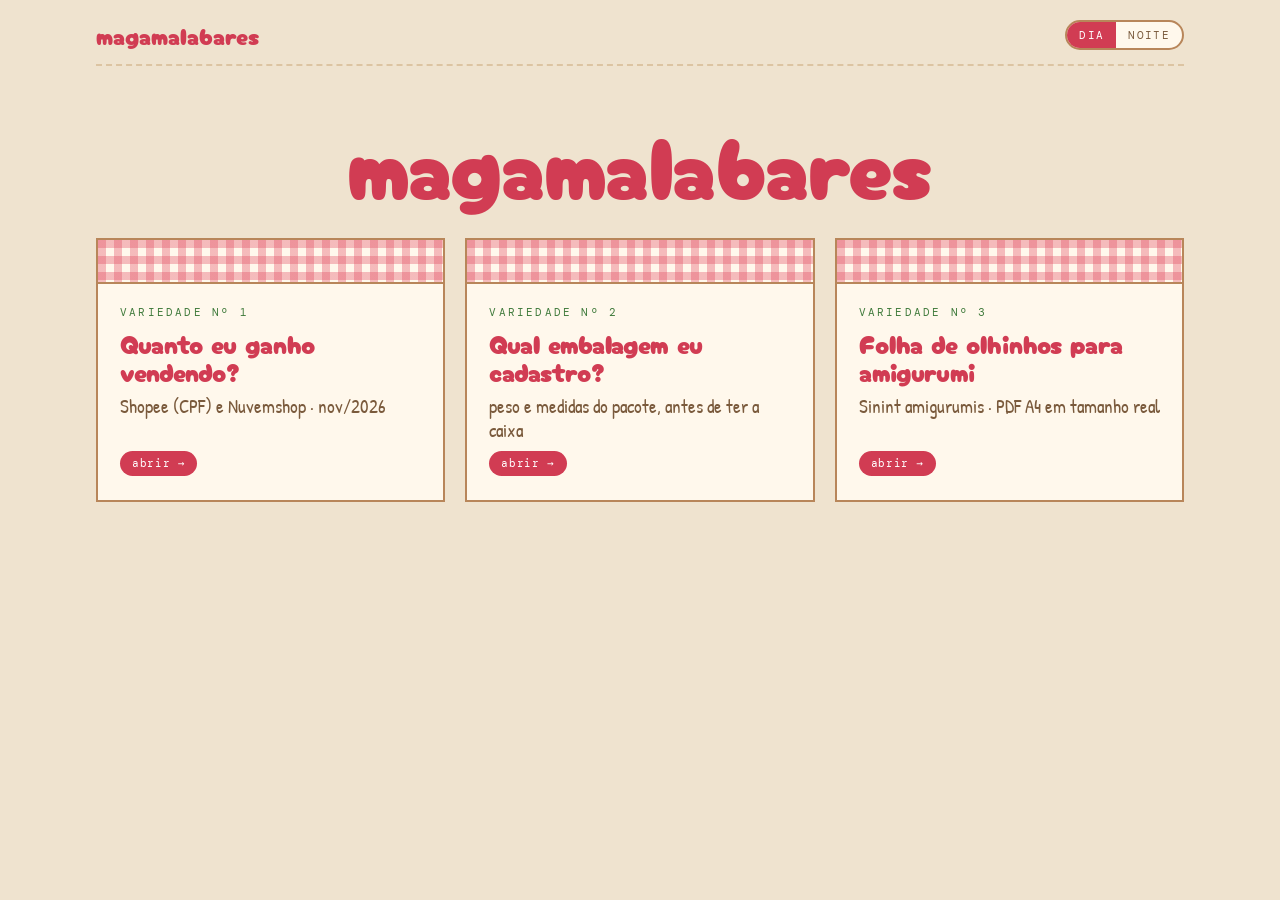
==== commit a2c0da8f: "adiciona nova utilidade" ====
--- a/index.html
+++ b/index.html
@@ -23,9 +23,7 @@
 
   <main>
     <div class="mg-vitrine-cabeca">
-      <p class="mg-numero">Sementes de</p>
       <h1 class="mg-titulo">magamalabares</h1>
-      <p class="mg-sub">variedade: pessoal · plantado aos poucos</p>
     </div>
 
     <div class="mg-sementes">
@@ -47,10 +45,15 @@
           <span class="mg-pilula">abrir →</span>
         </span>
       </a>
-      <div class="mg-semente-vazia">
-        <span class="mg-numero">Variedade Nº 3</span>
-        <span>canteiro livre</span>
-      </div>
+      <a class="mg-semente" href="olhinhos/">
+        <span class="mg-semente-topo mg-xadrez" aria-hidden="true"></span>
+        <span class="mg-semente-corpo">
+          <span class="mg-numero">Variedade Nº 3</span>
+          <span class="mg-semente-titulo">Folha de olhinhos para amigurumi</span>
+          <span class="mg-semente-sub">Sinint amigurumis · PDF A4 em tamanho real</span>
+          <span class="mg-pilula">abrir →</span>
+        </span>
+      </a>
     </div>
   </main>
 </div>
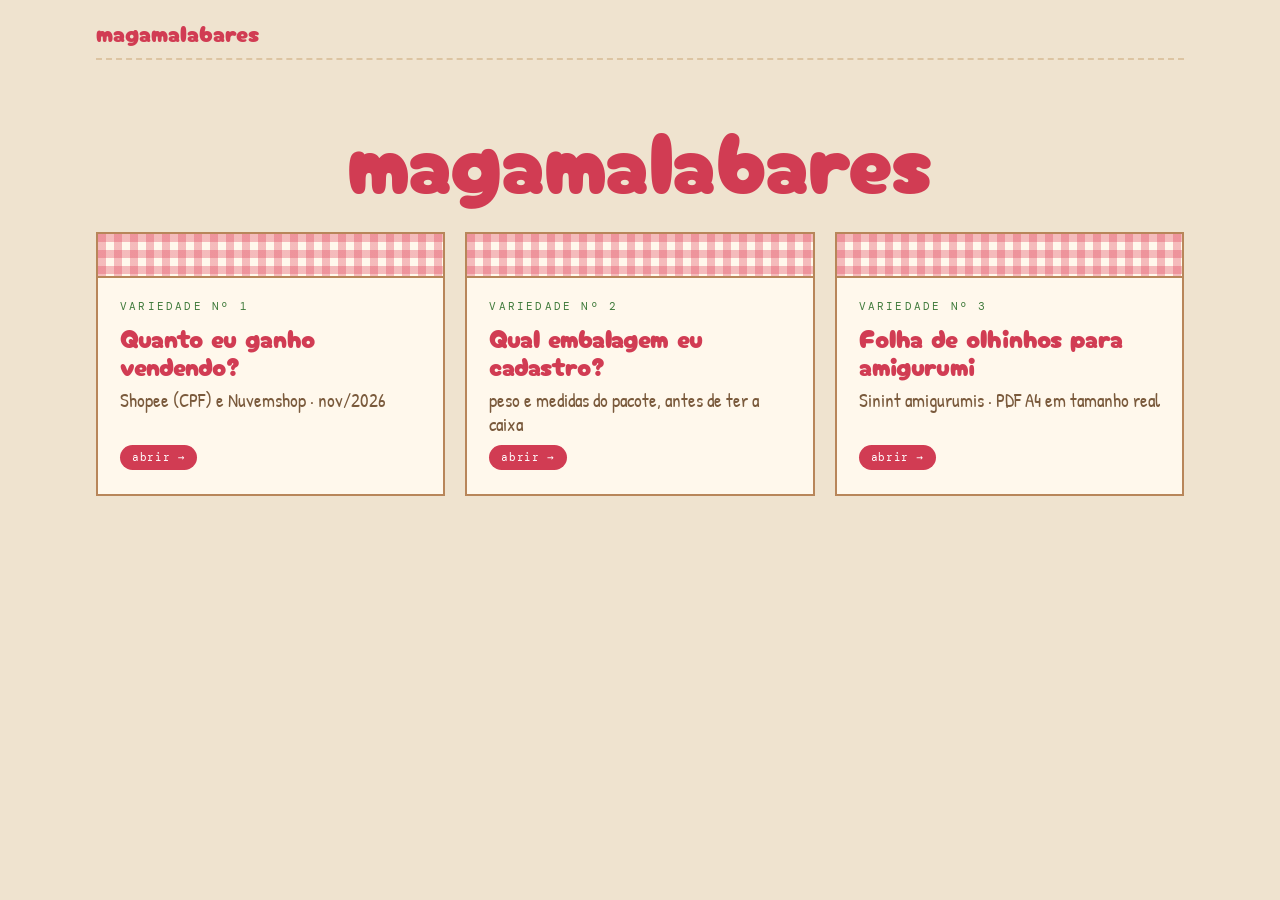
==== commit 343f114e: "melhora a pagina de olhinhos" ====
--- a/index.html
+++ b/index.html
@@ -5,8 +5,7 @@
 <meta name="viewport" content="width=device-width, initial-scale=1">
 <title>magamalabares</title>
 <meta name="description" content="Sementes de magamalabares: utilitários pessoais, calculadoras e pequenas ferramentas do dia a dia.">
-<link rel="icon" href="data:image/svg+xml,%3Csvg xmlns='http://www.w3.org/2000/svg' viewBox='0 0 64 64'%3E%3Cdefs%3E%3Cpattern id='x' width='10' height='10' patternUnits='userSpaceOnUse'%3E%3Crect width='10' height='10' fill='%2333251a'/%3E%3Crect width='5' height='10' fill='%23ff7a8a' fill-opacity='.28'/%3E%3Crect width='10' height='5' fill='%23ff7a8a' fill-opacity='.28'/%3E%3C/pattern%3E%3C/defs%3E%3Crect width='64' height='64' rx='14' fill='url(%23x)'/%3E%3Ccircle cx='32' cy='32' r='20' fill='%2333251a'/%3E%3Ctext x='32' y='42' text-anchor='middle' font-family='Arial Rounded MT Bold,Arial Black,sans-serif' font-size='28' fill='%23ff7a8a'%3Em%3C/text%3E%3C/svg%3E">
-<script>try { var t = localStorage.getItem("mg-tema"); if (t === "noite" || t === "dia") document.documentElement.setAttribute("data-tema", t); } catch (e) {}</script>
+<link rel="icon" href="data:image/svg+xml,%3Csvg xmlns='http://www.w3.org/2000/svg' viewBox='0 0 64 64'%3E%3Cdefs%3E%3Cpattern id='x' width='16' height='16' patternUnits='userSpaceOnUse'%3E%3Crect width='16' height='16' fill='%23fff8ec'/%3E%3Crect width='8' height='16' fill='%23e24a60' fill-opacity='.4'/%3E%3Crect width='16' height='8' fill='%23e24a60' fill-opacity='.4'/%3E%3C/pattern%3E%3C/defs%3E%3Crect x='2' y='2' width='60' height='60' rx='14' fill='url(%23x)' stroke='%23b8865a' stroke-width='4'/%3E%3Ccircle cx='32' cy='32' r='24.5' fill='%23fff8ec'/%3E%3Cpath d='M18 44V25M18 31a7 7 0 0 1 14 0V44M32 31a7 7 0 0 1 14 0V44' fill='none' stroke='%23d13c53' stroke-width='7.5' stroke-linecap='round' stroke-linejoin='round'/%3E%3C/svg%3E">
 <link rel="preconnect" href="https://fonts.googleapis.com">
 <link href="https://fonts.googleapis.com/css2?family=Cherry+Bomb+One&family=Patrick+Hand&family=Nunito:wght@400;600;700;800&family=DM+Mono:wght@400;500&display=swap" rel="stylesheet">
 <link rel="stylesheet" href="assets/magamalabares.css">
@@ -15,10 +14,6 @@
 <div class="mg-pagina">
   <header class="mg-topo">
     <a class="mg-marca" href="./">magamalabares</a>
-    <div class="mg-tema" role="group" aria-label="Tema">
-      <button type="button" data-tema-opcao="dia" aria-pressed="false">DIA</button>
-      <button type="button" data-tema-opcao="noite" aria-pressed="false">NOITE</button>
-    </div>
   </header>
 
   <main>
@@ -57,6 +52,5 @@
     </div>
   </main>
 </div>
-<script src="assets/magamalabares.js"></script>
 </body>
 </html>
--- a/assets/magamalabares.css
+++ b/assets/magamalabares.css
@@ -1,6 +1,6 @@
 /* Sementes de magamalabares · cores, fontes e componentes
    Visual de pacote de sementes: papel kraft, topo xadrez, tracejado e letra à mão.
-   Dia (kraft) é o padrão; noite (terra) segue o sistema ou o botão dia/noite (data-tema no <html>).
+   Só o modo claro (kraft).
    As páginas em vendas/ têm uma cópia deste arquivo embutida (funcionam sozinhas). */
 
 :root {
@@ -9,7 +9,7 @@
   --mg-fonte-texto: "Nunito", system-ui, -apple-system, "Segoe UI", Roboto, sans-serif;
   --mg-fonte-mono: "DM Mono", ui-monospace, "Cascadia Mono", Consolas, monospace;
 
-  /* dia · kraft */
+  /* kraft */
   --mg-fundo: #efe3cf;
   --mg-superficie: #fff8ec;
   --mg-nota: #f6ead6;          /* superfície 2 */
@@ -29,25 +29,6 @@
   color-scheme: light;
 }
 
-@media (prefers-color-scheme: dark) {
-  :root:not([data-tema="dia"]) {
-    --mg-fundo: #241912; --mg-superficie: #33251a; --mg-nota: #2b1f16;
-    --mg-linha: #c9976a; --mg-borda: #5c4430; --mg-texto: #fbefdc; --mg-suave: #d6b892;
-    --mg-destaque: #ff7a8a; --mg-logo: #ff7a8a; --mg-verde: #9ccf7a; --mg-campo: #241912;
-    --mg-botao-texto: #241912; --mg-positivo: #9ccf7a; --mg-negativo: #ff8f80; --mg-atencao: #f3d38b;
-    --mg-xadrez: rgba(255, 122, 138, .28);
-    color-scheme: dark;
-  }
-}
-:root[data-tema="noite"] {
-  --mg-fundo: #241912; --mg-superficie: #33251a; --mg-nota: #2b1f16;
-  --mg-linha: #c9976a; --mg-borda: #5c4430; --mg-texto: #fbefdc; --mg-suave: #d6b892;
-  --mg-destaque: #ff7a8a; --mg-logo: #ff7a8a; --mg-verde: #9ccf7a; --mg-campo: #241912;
-  --mg-botao-texto: #241912; --mg-positivo: #9ccf7a; --mg-negativo: #ff8f80; --mg-atencao: #f3d38b;
-  --mg-xadrez: rgba(255, 122, 138, .28);
-  color-scheme: dark;
-}
-
 *, *::before, *::after { box-sizing: border-box; }
 html { -webkit-text-size-adjust: 100%; }
 body {
@@ -62,20 +43,13 @@
 .mg-pagina { max-width: 1120px; margin: 0 auto; padding: 20px 16px 64px; }
 .mg-estreita { max-width: 720px; }
 
-/* ---------- Topo: logotipo + dia/noite ---------- */
+/* ---------- Topo: logotipo ---------- */
 .mg-topo {
   display: flex; justify-content: space-between; align-items: center; gap: 12px;
   padding-bottom: 14px; margin-bottom: 24px; border-bottom: 2px dashed var(--mg-borda);
 }
 .mg-marca { font-family: var(--mg-fonte-marca); font-size: 24px; line-height: 1; color: var(--mg-destaque); text-decoration: none; }
 .mg-marca:hover { color: var(--mg-destaque); }
-.mg-tema { display: flex; border: 2px solid var(--mg-linha); border-radius: 99px; background: var(--mg-superficie); overflow: hidden; }
-.mg-tema button {
-  font-family: var(--mg-fonte-mono); font-size: 11px; letter-spacing: .12em;
-  padding: 6px 12px; border: 0; background: transparent; color: var(--mg-suave); cursor: pointer;
-}
-.mg-tema button[aria-pressed="true"] { background: var(--mg-destaque); color: var(--mg-botao-texto); }
-.mg-tema button:focus-visible { outline: 2px solid var(--mg-destaque); outline-offset: -4px; }
 
 /* ---------- Pacote (página de uma utilidade) ---------- */
 .mg-xadrez {
@@ -140,6 +114,35 @@
   font-family: var(--mg-fonte-texto); font-size: 18px;
 }
 .mg-campo input::placeholder { color: var(--mg-suave); opacity: .75; }
+/* Seletor nativo com a seta do app */
+.mg-campo select, select.mg-select {
+  appearance: none; -webkit-appearance: none; cursor: pointer; padding-right: 44px;
+  background-image: linear-gradient(45deg, transparent 50%, var(--mg-destaque) 50%), linear-gradient(135deg, var(--mg-destaque) 50%, transparent 50%);
+  background-position: calc(100% - 22px) 50%, calc(100% - 16px) 50%; background-size: 6px 6px; background-repeat: no-repeat;
+}
+.mg-campo select option, select.mg-select option { background: var(--mg-campo); color: var(--mg-texto); }
+/* Busca e números sem os enfeites do navegador */
+input[type=search] { -webkit-appearance: none; appearance: none; }
+input[type=search]::-webkit-search-cancel-button, input[type=search]::-webkit-search-decoration { -webkit-appearance: none; }
+input[type=number] { -moz-appearance: textfield; appearance: textfield; }
+input[type=number]::-webkit-inner-spin-button, input[type=number]::-webkit-outer-spin-button { -webkit-appearance: none; margin: 0; }
+/* Seletor de cor: amostra redonda com borda do app */
+input[type=color] {
+  -webkit-appearance: none; appearance: none; width: 40px; height: 32px; padding: 3px; cursor: pointer;
+  border: 2px solid var(--mg-borda); border-radius: 99px; background: var(--mg-campo);
+}
+input[type=color]::-webkit-color-swatch-wrapper { padding: 0; }
+input[type=color]::-webkit-color-swatch { border: 0; border-radius: 99px; }
+input[type=color]::-moz-color-swatch { border: 0; border-radius: 99px; }
+input[type=color]:focus-visible { outline: 2px solid var(--mg-destaque); outline-offset: 2px; }
+/* Controle deslizante */
+input[type=range] { -webkit-appearance: none; appearance: none; width: 100%; height: 22px; background: transparent; cursor: pointer; margin: 0; }
+input[type=range]::-webkit-slider-runnable-track { height: 6px; border-radius: 99px; background: var(--mg-borda); }
+input[type=range]::-moz-range-track { height: 6px; border-radius: 99px; background: var(--mg-borda); }
+input[type=range]::-moz-range-progress { height: 6px; border-radius: 99px; background: var(--mg-destaque); }
+input[type=range]::-webkit-slider-thumb { -webkit-appearance: none; width: 18px; height: 18px; margin-top: -6px; border-radius: 50%; background: var(--mg-destaque); border: 3px solid var(--mg-campo); box-shadow: 0 0 0 2px var(--mg-destaque); }
+input[type=range]::-moz-range-thumb { width: 12px; height: 12px; border-radius: 50%; background: var(--mg-destaque); border: 3px solid var(--mg-campo); box-shadow: 0 0 0 2px var(--mg-destaque); }
+input[type=range]:focus-visible { outline: 2px solid var(--mg-destaque); outline-offset: 2px; border-radius: 99px; }
 .mg-campo input:focus, .mg-campo select:focus, .mg-cat input:focus { outline: none; border-color: var(--mg-destaque); }
 .mg-check input:focus-visible, .mg-segmento input:focus-visible + span { outline: 2px solid var(--mg-destaque); outline-offset: 2px; }
 .mg-campo input[aria-invalid="true"], .mg-cat input[aria-invalid="true"] { border-color: var(--mg-negativo); }
@@ -152,6 +155,23 @@
   border: 2px solid var(--mg-linha); border-radius: 4px; background: var(--mg-campo); cursor: pointer;
 }
 .mg-check input:checked { background: var(--mg-verde); border-color: var(--mg-verde); box-shadow: inset 0 0 0 3px var(--mg-campo); }
+.mg-check input[type=radio] { border-radius: 50%; }
+
+/* ---------- Caixa de diálogo do app (no lugar de alert/confirm) ---------- */
+dialog.mg-dialogo {
+  border: 2px solid var(--mg-linha); border-radius: 0; padding: 0; width: min(420px, calc(100vw - 32px));
+  background: var(--mg-superficie); color: var(--mg-texto);
+}
+dialog.mg-dialogo::backdrop { background: rgba(36, 25, 18, .55); }
+.mg-dialogo-topo {
+  height: 28px; border-bottom: 2px solid var(--mg-linha); background-color: var(--mg-superficie);
+  background-image: linear-gradient(90deg, var(--mg-xadrez) 50%, transparent 50%), linear-gradient(var(--mg-xadrez) 50%, transparent 50%);
+  background-size: 14px 14px;
+}
+.mg-dialogo-corpo { padding: 20px 22px 8px; display: flex; flex-direction: column; gap: 8px; }
+.mg-dialogo-corpo h2 { font-size: 22px; color: var(--mg-destaque); }
+.mg-dialogo-corpo p { margin: 0; font-size: 15px; line-height: 1.5; }
+.mg-dialogo-acoes { display: flex; justify-content: flex-end; gap: 8px; padding: 14px 22px 20px; }
 
 /* Segmentado */
 fieldset { border: 0; margin: 0; padding: 0; min-width: 0; display: flex; flex-direction: column; gap: 8px; }
